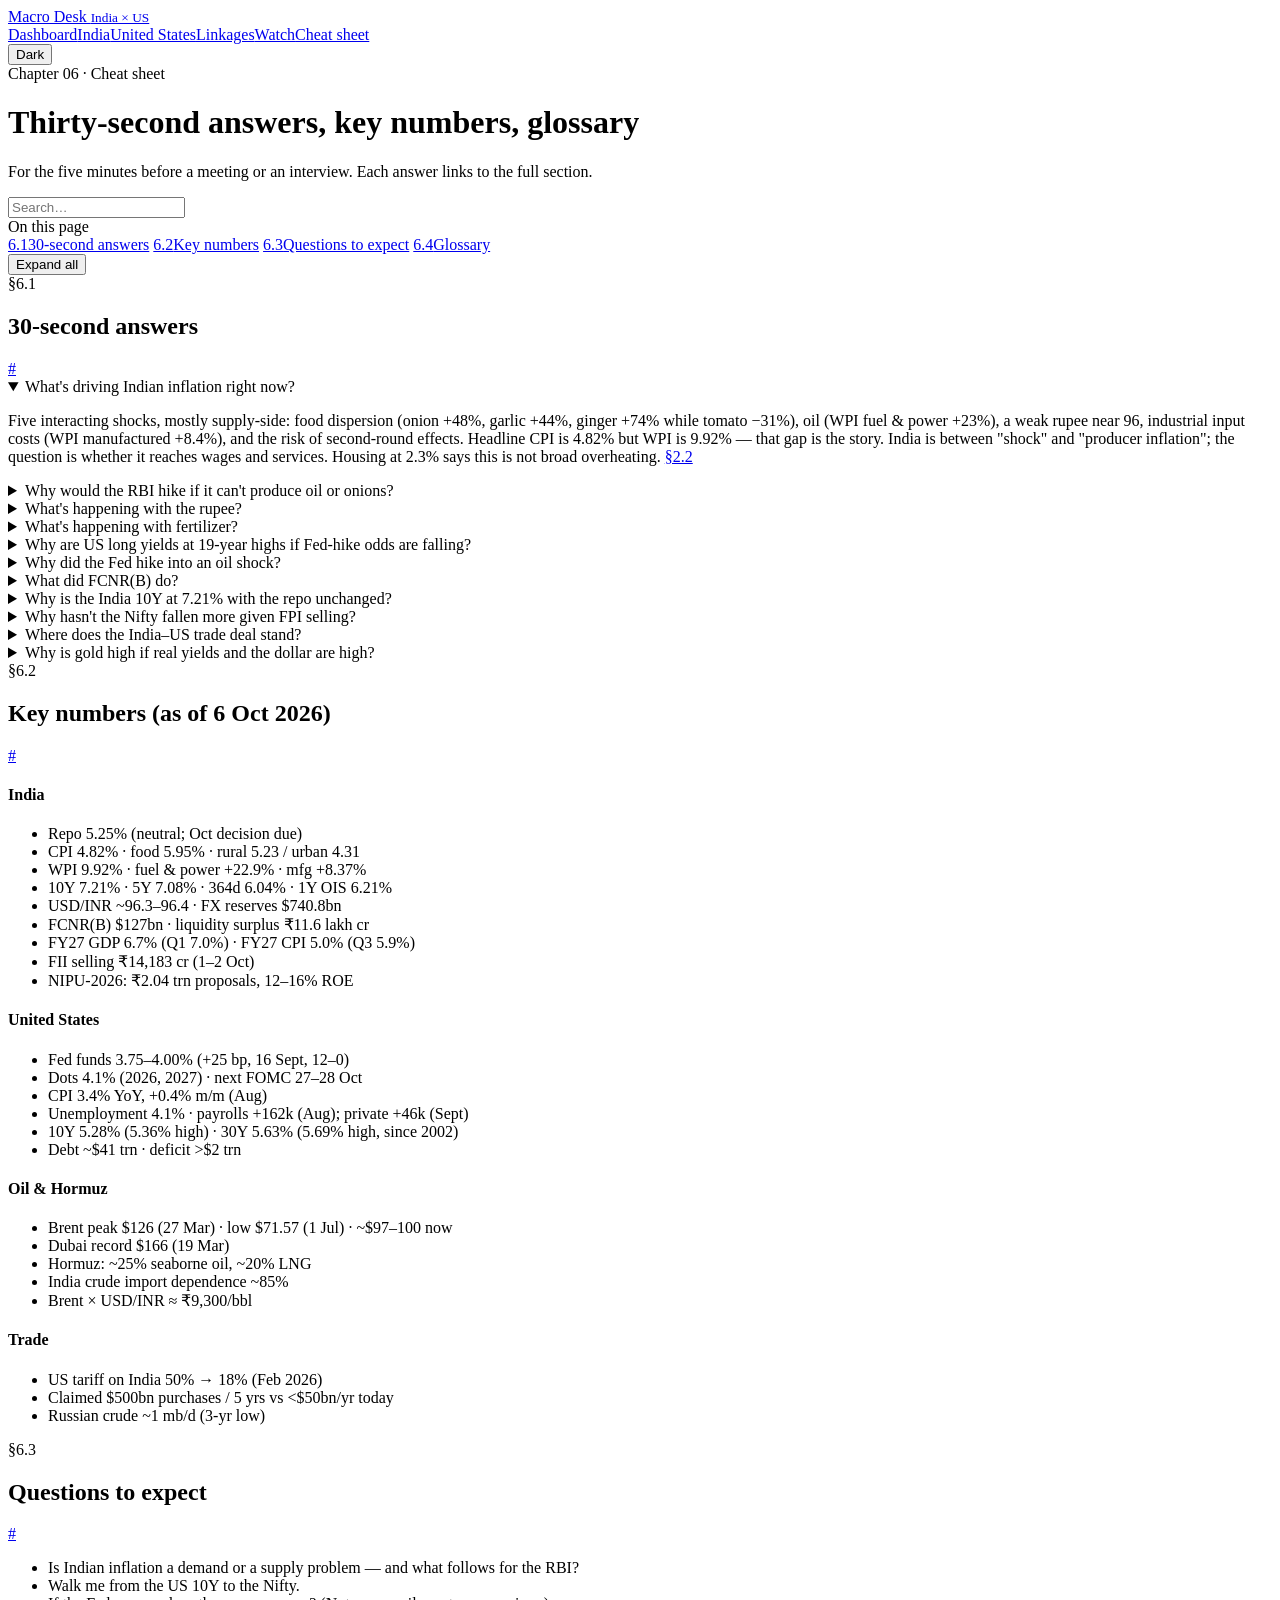
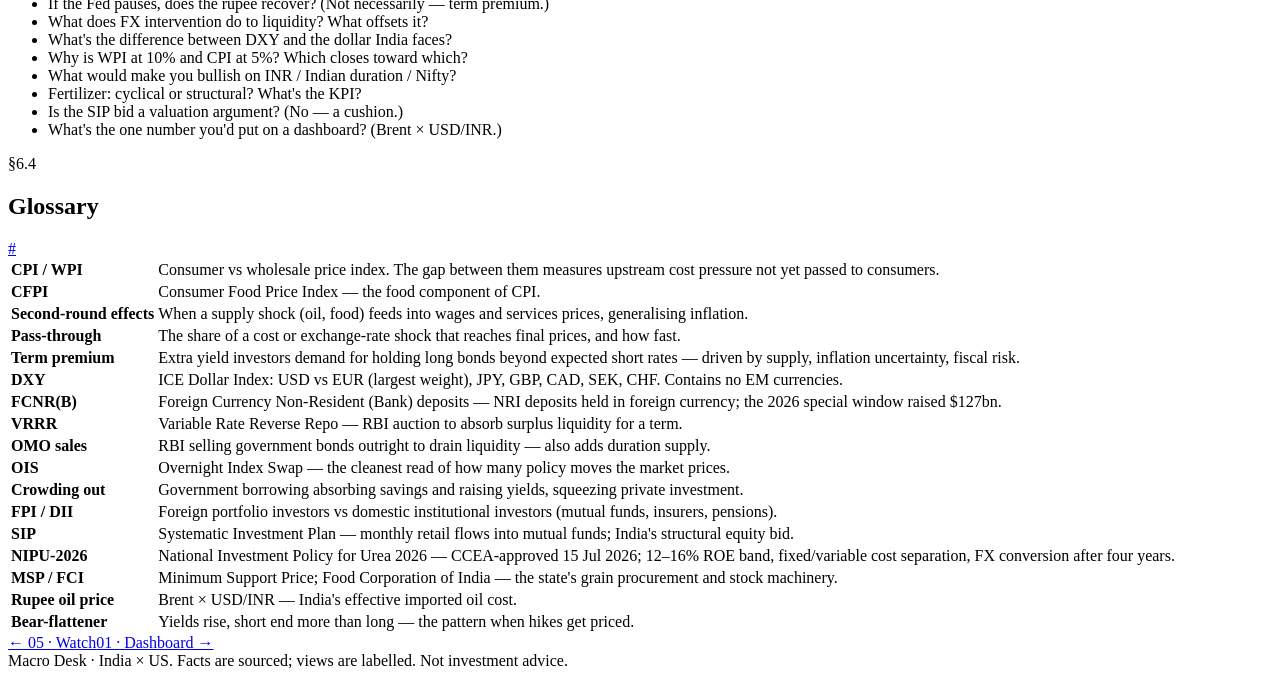
==== cheatsheet.html @ d59343da "Add files via upload" ====
<!doctype html>
<html lang="en">
<head>
<meta charset="utf-8">
<meta name="viewport" content="width=device-width, initial-scale=1">
<title>Cheat sheet — Macro Desk</title>
<meta name="description" content="30-second answers, key numbers and a glossary for India–US macro.">
<link rel="stylesheet" href="assets/style.css">
</head>
<body>
<header class="topbar"><div class="inner">
  <a class="brand" href="index.html">Macro Desk <small>India × US</small></a>
  <nav class="nav">
    <a href="index.html">Dashboard</a><a href="india.html">India</a><a href="us.html">United States</a><a href="linkages.html">Linkages</a><a href="watch.html">Watch</a><a href="cheatsheet.html">Cheat sheet</a>
  </nav>
  <button id="themeBtn" class="theme-btn" type="button">Dark</button>
</div></header>

<main class="page">
<div class="hero">
  <div class="kicker">Chapter 06 · Cheat sheet</div>
  <h1>Thirty-second answers, key numbers, glossary</h1>
  <p class="lede">For the five minutes before a meeting or an interview. Each answer links to the full section.</p>
</div>

<div class="layout">
<aside class="toc">
  <input id="pageSearch" class="search" type="search" placeholder="Search…" aria-label="Search this page">
  <div class="toc-title">On this page</div>
  <a href="#cs-answers"><span class="num">6.1</span>30-second answers</a>
  <a href="#cs-numbers"><span class="num">6.2</span>Key numbers</a>
  <a href="#cs-questions"><span class="num">6.3</span>Questions to expect</a>
  <a href="#cs-glossary"><span class="num">6.4</span>Glossary</a>
  <div class="toc-tools"><button id="expandAll" class="btn" type="button">Expand all</button></div>
</aside>

<div class="content">

<section class="section" id="cs-answers">
  <header><span class="secnum">§6.1</span><h2>30-second answers</h2><a class="anchor-link" href="#cs-answers">#</a></header>

  <details open><summary>What's driving Indian inflation right now?</summary>
  <p>Five interacting shocks, mostly supply-side: food dispersion (onion +48%, garlic +44%, ginger +74% while tomato −31%), oil (WPI fuel &amp; power +23%), a weak rupee near 96, industrial input costs (WPI manufactured +8.4%), and the risk of second-round effects. Headline CPI is 4.82% but WPI is 9.92% — that gap is the story. India is between "shock" and "producer inflation"; the question is whether it reaches wages and services. Housing at 2.3% says this is not broad overheating. <a href="india.html#in-inflation">§2.2</a></p></details>

  <details><summary>Why would the RBI hike if it can't produce oil or onions?</summary>
  <p>Second-round effects and expectations. If households assume 6–7% inflation, wage demands and pre-emptive price rises make it self-fulfilling. The government fights the source (duty cuts, stock releases); the RBI stops the spread. A hike also narrows the rate gap with 5.3% Treasuries, which helps the rupee. The RBI has already tightened via liquidity (VRRR, OMO sales, FX sales) with the repo unchanged. <a href="india.html#in-rbi">§2.1</a></p></details>

  <details><summary>What's happening with the rupee?</summary>
  <p>Four forces reinforcing each other: 5.3% US Treasuries raising the hurdle rate for all EM assets; euro-led dollar strength (DXY is a euro index); $100 oil creating refiner dollar demand; and FPI selling, which is itself FX selling. The RBI is smoothing the path, not defending a level — and selling dollars drains rupee liquidity. The variable at the top of the chain is the US long end, not DXY. <a href="india.html#in-fx">§2.4</a></p></details>

  <details><summary>What's happening with fertilizer?</summary>
  <p>Two stories. Cyclical: Hormuz raised gas, urea and shipping costs while India imports ~25% of its urea; because farm prices are subsidised, that showed up as fiscal pressure, not CPI. Structural: NIPU-2026 (approved 15 July) tries to end that exposure with a 12–16% ROE band, fixed/variable cost separation and an FX fix; ~₹2.04 trillion of proposals for 8–9 plants. The test is whether proposals become commissioned capacity. <a href="india.html#in-fertilizer">§2.3</a></p></details>

  <details><summary>Why are US long yields at 19-year highs if Fed-hike odds are falling?</summary>
  <p>Because the long end is pricing fiscal risk and supply, not just the Fed: debt ~$41 trillion, deficits &gt;$2 trillion, QT, a price-sensitive marginal buyer. The term premium is the swing factor. That is why a Fed pause alone may not rescue EM: the 10Y can stay ~5% and the dollar stays supported. <a href="us.html#us-treasuries">§3.2</a></p></details>

  <details><summary>Why did the Fed hike into an oil shock?</summary>
  <p>Inflation had been above target for five years, so expectations were fragile; the labour market (4.1% unemployment, +162k) could take it; and the Hormuz shock persisted. Warsh: inflation "too high, and has been for too long." 25 bp to 3.75–4.00% on 16 Sept, 12–0, dots at 4.1% for 2026–27. <a href="us.html#us-fed">§3.1</a></p></details>

  <details><summary>What did FCNR(B) do?</summary>
  <p>Raised $127bn (4.9× 2013) of 3–5 year NRI dollar deposits with RBI-subsidised hedging and CRR/SLR exemptions. It gave record reserves ($740.8bn) and rupee support — and a record ₹11.6 lakh crore liquidity surplus that the RBI is draining with VRRR and OMO sales. That drain is why short rates and the 10Y rose before any repo move. <a href="india.html#in-fcnr">§2.5</a></p></details>

  <details><summary>Why is the India 10Y at 7.21% with the repo unchanged?</summary>
  <p>Three forces on the long end: hike pricing (1Y OIS 6.21%), duration supply (~₹8 trillion H2 issuance plus RBI OMO sales), and a thinner foreign bid as the hedged spread to 5.3% Treasuries compresses. It is a pressure range (7.4–7.5% if it persists), not a fiscal-credibility event. <a href="india.html#in-bonds">§2.6</a></p></details>

  <details><summary>Why hasn't the Nifty fallen more given FPI selling?</summary>
  <p>Domestic institutions. FPIs measure returns in dollars and are hit twice (P/E compression from 5.3% Treasuries, plus INR). DIIs measure in rupees; SIP inflows are sticky. FPI sells / DII buys is the defining pattern. <a href="india.html#in-flows">§2.7</a></p></details>

  <details><summary>Where does the India–US trade deal stand?</summary>
  <p>February 2026 framework cut US tariffs on Indian goods from 50% to 18% and removed the Russian-oil penalty. Both sides confirm the 18%; Delhi has not confirmed zero tariffs, the $500bn purchase target or ending Russian oil. The legal text is still pending; India says it hinges on a preferential rate. <a href="india.html#in-trade">§2.9</a></p></details>

  <details><summary>Why is gold high if real yields and the dollar are high?</summary>
  <p>Textbook says it shouldn't be. That it is signals hedge demand against war and fiscal risk plus central-bank buying. For India, gold × USD/INR means domestic prices rise even when USD gold is flat — showing up in CPI (jewellery +35.5%, silver +107%) and the import bill. <a href="us.html#us-gold">§3.8</a></p></details>
</section>

<section class="section" id="cs-numbers">
  <header><span class="secnum">§6.2</span><h2>Key numbers (as of 6 Oct 2026)</h2><a class="anchor-link" href="#cs-numbers">#</a></header>
  <div class="grid2">
    <div class="card"><h4>India</h4><ul>
      <li>Repo 5.25% (neutral; Oct decision due)</li><li>CPI 4.82% · food 5.95% · rural 5.23 / urban 4.31</li><li>WPI 9.92% · fuel &amp; power +22.9% · mfg +8.37%</li>
      <li>10Y 7.21% · 5Y 7.08% · 364d 6.04% · 1Y OIS 6.21%</li><li>USD/INR ~96.3–96.4 · FX reserves $740.8bn</li><li>FCNR(B) $127bn · liquidity surplus ₹11.6 lakh cr</li>
      <li>FY27 GDP 6.7% (Q1 7.0%) · FY27 CPI 5.0% (Q3 5.9%)</li><li>FII selling ₹14,183 cr (1–2 Oct)</li><li>NIPU-2026: ₹2.04 trn proposals, 12–16% ROE</li></ul></div>
    <div class="card"><h4>United States</h4><ul>
      <li>Fed funds 3.75–4.00% (+25 bp, 16 Sept, 12–0)</li><li>Dots 4.1% (2026, 2027) · next FOMC 27–28 Oct</li><li>CPI 3.4% YoY, +0.4% m/m (Aug)</li>
      <li>Unemployment 4.1% · payrolls +162k (Aug); private +46k (Sept)</li><li>10Y 5.28% (5.36% high) · 30Y 5.63% (5.69% high, since 2002)</li><li>Debt ~$41 trn · deficit &gt;$2 trn</li></ul></div>
    <div class="card"><h4>Oil &amp; Hormuz</h4><ul>
      <li>Brent peak $126 (27 Mar) · low $71.57 (1 Jul) · ~$97–100 now</li><li>Dubai record $166 (19 Mar)</li><li>Hormuz: ~25% seaborne oil, ~20% LNG</li><li>India crude import dependence ~85%</li><li>Brent × USD/INR ≈ ₹9,300/bbl</li></ul></div>
    <div class="card"><h4>Trade</h4><ul>
      <li>US tariff on India 50% → 18% (Feb 2026)</li><li>Claimed $500bn purchases / 5 yrs vs &lt;$50bn/yr today</li><li>Russian crude ~1 mb/d (3-yr low)</li></ul></div>
  </div>
</section>

<section class="section" id="cs-questions">
  <header><span class="secnum">§6.3</span><h2>Questions to expect</h2><a class="anchor-link" href="#cs-questions">#</a></header>
  <ul class="tight">
    <li>Is Indian inflation a demand or a supply problem — and what follows for the RBI?</li>
    <li>Walk me from the US 10Y to the Nifty.</li>
    <li>If the Fed pauses, does the rupee recover? (Not necessarily — term premium.)</li>
    <li>What does FX intervention do to liquidity? What offsets it?</li>
    <li>What's the difference between DXY and the dollar India faces?</li>
    <li>Why is WPI at 10% and CPI at 5%? Which closes toward which?</li>
    <li>What would make you bullish on INR / Indian duration / Nifty?</li>
    <li>Fertilizer: cyclical or structural? What's the KPI?</li>
    <li>Is the SIP bid a valuation argument? (No — a cushion.)</li>
    <li>What's the one number you'd put on a dashboard? (Brent × USD/INR.)</li>
  </ul>
</section>

<section class="section" id="cs-glossary">
  <header><span class="secnum">§6.4</span><h2>Glossary</h2><a class="anchor-link" href="#cs-glossary">#</a></header>
  <div class="table-wrap"><table><tbody>
    <tr><td><b>CPI / WPI</b></td><td>Consumer vs wholesale price index. The gap between them measures upstream cost pressure not yet passed to consumers.</td></tr>
    <tr><td><b>CFPI</b></td><td>Consumer Food Price Index — the food component of CPI.</td></tr>
    <tr><td><b>Second-round effects</b></td><td>When a supply shock (oil, food) feeds into wages and services prices, generalising inflation.</td></tr>
    <tr><td><b>Pass-through</b></td><td>The share of a cost or exchange-rate shock that reaches final prices, and how fast.</td></tr>
    <tr><td><b>Term premium</b></td><td>Extra yield investors demand for holding long bonds beyond expected short rates — driven by supply, inflation uncertainty, fiscal risk.</td></tr>
    <tr><td><b>DXY</b></td><td>ICE Dollar Index: USD vs EUR (largest weight), JPY, GBP, CAD, SEK, CHF. Contains no EM currencies.</td></tr>
    <tr><td><b>FCNR(B)</b></td><td>Foreign Currency Non-Resident (Bank) deposits — NRI deposits held in foreign currency; the 2026 special window raised $127bn.</td></tr>
    <tr><td><b>VRRR</b></td><td>Variable Rate Reverse Repo — RBI auction to absorb surplus liquidity for a term.</td></tr>
    <tr><td><b>OMO sales</b></td><td>RBI selling government bonds outright to drain liquidity — also adds duration supply.</td></tr>
    <tr><td><b>OIS</b></td><td>Overnight Index Swap — the cleanest read of how many policy moves the market prices.</td></tr>
    <tr><td><b>Crowding out</b></td><td>Government borrowing absorbing savings and raising yields, squeezing private investment.</td></tr>
    <tr><td><b>FPI / DII</b></td><td>Foreign portfolio investors vs domestic institutional investors (mutual funds, insurers, pensions).</td></tr>
    <tr><td><b>SIP</b></td><td>Systematic Investment Plan — monthly retail flows into mutual funds; India's structural equity bid.</td></tr>
    <tr><td><b>NIPU-2026</b></td><td>National Investment Policy for Urea 2026 — CCEA-approved 15 Jul 2026; 12–16% ROE band, fixed/variable cost separation, FX conversion after four years.</td></tr>
    <tr><td><b>MSP / FCI</b></td><td>Minimum Support Price; Food Corporation of India — the state's grain procurement and stock machinery.</td></tr>
    <tr><td><b>Rupee oil price</b></td><td>Brent × USD/INR — India's effective imported oil cost.</td></tr>
    <tr><td><b>Bear-flattener</b></td><td>Yields rise, short end more than long — the pattern when hikes get priced.</td></tr>
  </tbody></table></div>
</section>

<nav class="pager"><a href="watch.html">← 05 · Watch</a><a href="index.html">01 · Dashboard →</a></nav>
</div></div>
</main>
<footer>Macro Desk · India × US. Facts are sourced; views are labelled. Not investment advice.</footer>
<script src="assets/app.js"></script>
</body>
</html>
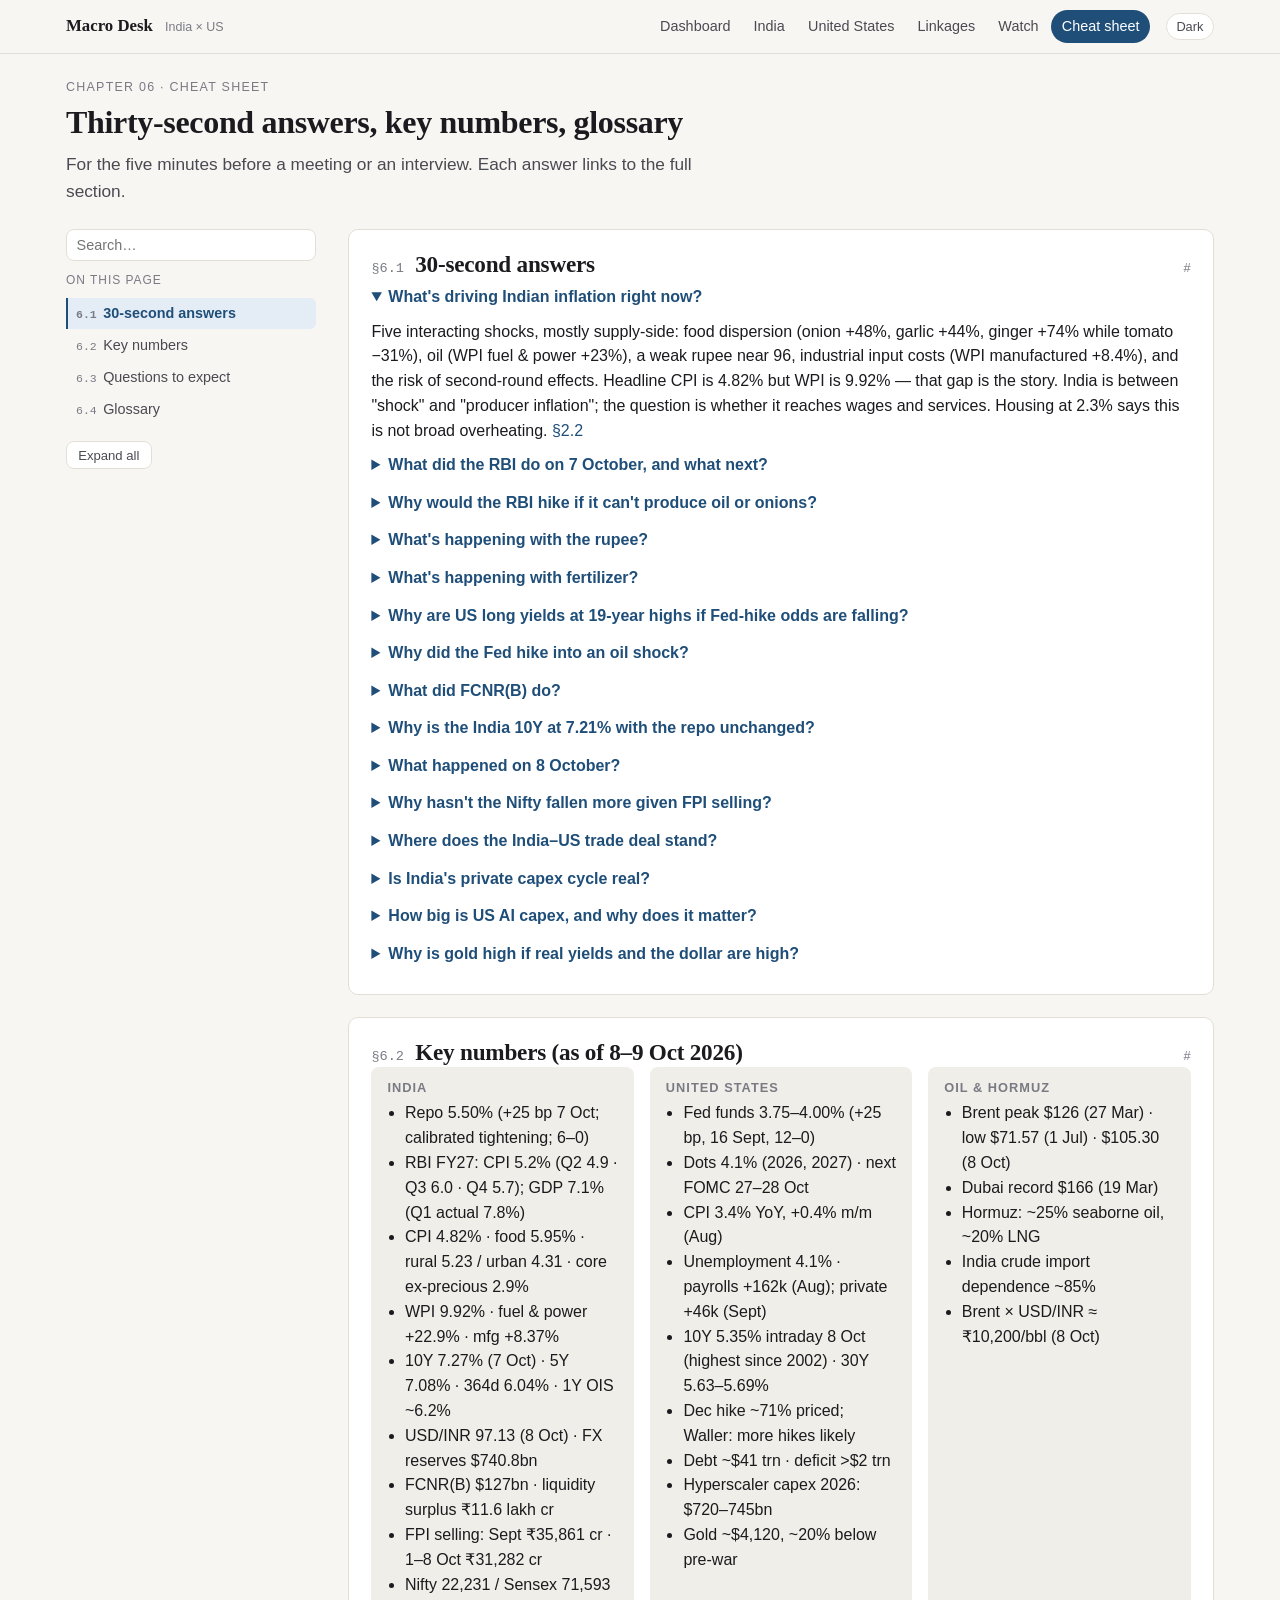
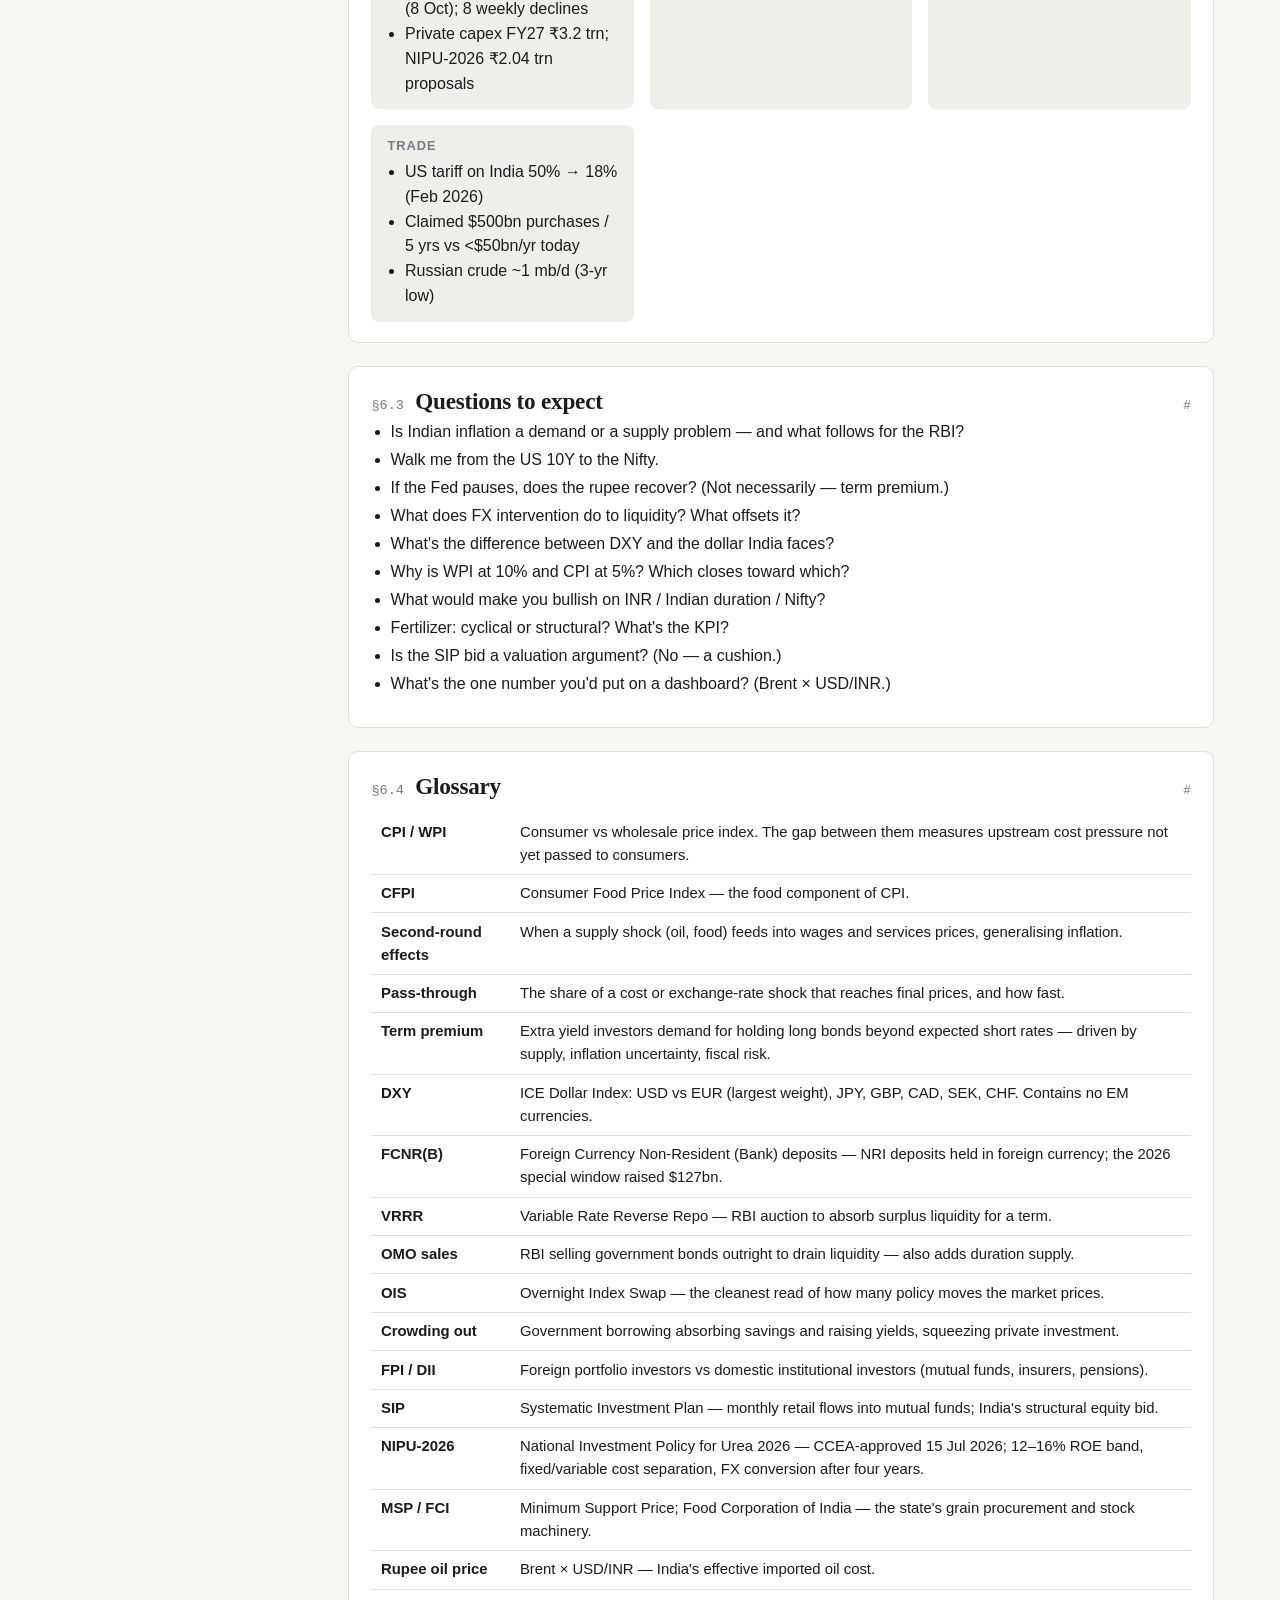
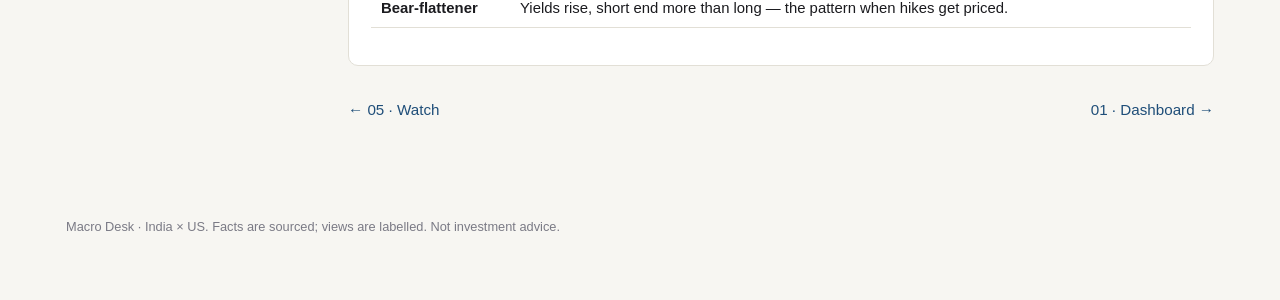
==== commit cb687843: "Add files via upload" ====
--- a/cheatsheet.html
+++ b/cheatsheet.html
@@ -42,11 +42,14 @@
   <details open><summary>What's driving Indian inflation right now?</summary>
   <p>Five interacting shocks, mostly supply-side: food dispersion (onion +48%, garlic +44%, ginger +74% while tomato −31%), oil (WPI fuel &amp; power +23%), a weak rupee near 96, industrial input costs (WPI manufactured +8.4%), and the risk of second-round effects. Headline CPI is 4.82% but WPI is 9.92% — that gap is the story. India is between "shock" and "producer inflation"; the question is whether it reaches wages and services. Housing at 2.3% says this is not broad overheating. <a href="india.html#in-inflation">§2.2</a></p></details>
 
+  <details><summary>What did the RBI do on 7 October, and what next?</summary>
+  <p>Hiked 25 bp to 5.50% (unanimous) — the first hike in nearly four years — and moved the stance from neutral to "calibrated tightening" (4–2 on the stance). FY27 CPI raised to 5.2% with Q3 at 6.0%; FY27 GDP raised to 7.1% (Q1 printed 7.8%). Core ex-precious-metals at 2.9% is the "not yet generalised" evidence. Guidance: "the policy action ahead can only be a rate hike or a pause"; cuts off the table. Market: 10Y +5 bp to 7.27%, rupee flat at 96.36, Nifty −0.6%. The next day oil and US yields did the damage, not the RBI. Goldman: hikes in December and February. <a href="india.html#in-rbi">§2.1</a></p></details>
+
   <details><summary>Why would the RBI hike if it can't produce oil or onions?</summary>
-  <p>Second-round effects and expectations. If households assume 6–7% inflation, wage demands and pre-emptive price rises make it self-fulfilling. The government fights the source (duty cuts, stock releases); the RBI stops the spread. A hike also narrows the rate gap with 5.3% Treasuries, which helps the rupee. The RBI has already tightened via liquidity (VRRR, OMO sales, FX sales) with the repo unchanged. <a href="india.html#in-rbi">§2.1</a></p></details>
+  <p>Second-round effects and expectations. If households assume 6–7% inflation, wage demands and pre-emptive price rises make it self-fulfilling. The government fights the source (duty cuts, stock releases); the RBI stops the spread. A hike also narrows the rate gap with 5.3% Treasuries, which helps the rupee. The RBI had already tightened via liquidity (VRRR, OMO sales, FX sales) before the 7 Oct repo hike. <a href="india.html#in-rbi">§2.1</a></p></details>
 
   <details><summary>What's happening with the rupee?</summary>
-  <p>Four forces reinforcing each other: 5.3% US Treasuries raising the hurdle rate for all EM assets; euro-led dollar strength (DXY is a euro index); $100 oil creating refiner dollar demand; and FPI selling, which is itself FX selling. The RBI is smoothing the path, not defending a level — and selling dollars drains rupee liquidity. The variable at the top of the chain is the US long end, not DXY. <a href="india.html#in-fx">§2.4</a></p></details>
+  <p>It broke 97 on 8 October (97.13), the day after the RBI hiked — because four forces fired together: 5.35% US Treasuries raising the hurdle rate for all EM assets; euro-led dollar strength (DXY is a euro index); $105 oil creating refiner dollar demand; and FPI selling (₹31,282 cr in eight sessions), which is itself FX selling. A 25 bp hike cannot offset a simultaneous move in oil and the US long end; the RBI smooths the path, not the level. The variable at the top of the chain is the US long end, not DXY. <a href="india.html#in-fx">§2.4</a></p></details>
 
   <details><summary>What's happening with fertilizer?</summary>
   <p>Two stories. Cyclical: Hormuz raised gas, urea and shipping costs while India imports ~25% of its urea; because farm prices are subsidised, that showed up as fiscal pressure, not CPI. Structural: NIPU-2026 (approved 15 July) tries to end that exposure with a 12–16% ROE band, fixed/variable cost separation and an FX fix; ~₹2.04 trillion of proposals for 8–9 plants. The test is whether proposals become commissioned capacity. <a href="india.html#in-fertilizer">§2.3</a></p></details>
@@ -63,28 +66,37 @@
   <details><summary>Why is the India 10Y at 7.21% with the repo unchanged?</summary>
   <p>Three forces on the long end: hike pricing (1Y OIS 6.21%), duration supply (~₹8 trillion H2 issuance plus RBI OMO sales), and a thinner foreign bid as the hedged spread to 5.3% Treasuries compresses. It is a pressure range (7.4–7.5% if it persists), not a fiscal-credibility event. <a href="india.html#in-bonds">§2.6</a></p></details>
 
+  <details><summary>What happened on 8 October?</summary>
+  <p>An oil-and-rates sell-off, not an earnings one: Brent +5% to $105.30 on US–Iran escalation reports and Houthi strikes on Saudi airports; US 10Y 5.35% after FOMC minutes and Waller pointed to more hikes; USD/INR 97.13; FPIs still selling; the RBI hike repricing rate-sensitives. Sensex −1,045 (−1.44%) to 71,593, Nifty −371 (−1.64%) to 22,231, India VIX +10%, Metal and Realty −3%+, mid/small caps −2%+. Gainers: Infosys, HCL Tech, Axis Bank — the IT/USD-revenue hedge worked. <a href="india.html#in-flows">§2.7</a></p></details>
+
   <details><summary>Why hasn't the Nifty fallen more given FPI selling?</summary>
   <p>Domestic institutions. FPIs measure returns in dollars and are hit twice (P/E compression from 5.3% Treasuries, plus INR). DIIs measure in rupees; SIP inflows are sticky. FPI sells / DII buys is the defining pattern. <a href="india.html#in-flows">§2.7</a></p></details>
 
   <details><summary>Where does the India–US trade deal stand?</summary>
   <p>February 2026 framework cut US tariffs on Indian goods from 50% to 18% and removed the Russian-oil penalty. Both sides confirm the 18%; Delhi has not confirmed zero tariffs, the $500bn purchase target or ending Russian oil. The legal text is still pending; India says it hinges on a preferential rate. <a href="india.html#in-trade">§2.9</a></p></details>
 
+  <details><summary>Is India's private capex cycle real?</summary>
+  <p>Yes, per the RBI's September Bulletin: ₹3.2 trn planned for FY27 (from ₹2.6 trn), record ₹4.4 trn of projects sanctioned in FY26, announcements ₹35 trn, distress under 0.1% of projects (4% in FY14), industrial bank credit +₹6 lakh cr. The mix has shifted to power, data centres, electronics and steel (~55%). The 2026 test: input costs (WPI metals/chemicals), rates (10Y 7.27%, repo 5.50%) and confidence — announcements fell 56% YoY in March when the war began. <a href="india.html#in-capex">§2.8</a></p></details>
+
+  <details><summary>How big is US AI capex, and why does it matter?</summary>
+  <p>$720–745bn of 2026 capex guidance across Alphabet ($195–205bn), Amazon (~$220bn), Microsoft (~$175bn) and Meta ($130–145bn); ~$303bn spent in H1; all guiding higher for 2027. It is why the S&amp;P sat at record highs with a 5.3% 10Y — earnings growth is concentrated in the build-out. Risks: cash leaves before costs hit earnings (Amazon FCF −$7.6bn), useful-life accounting, power constraints, concentration. India angle: IT services, GCCs, domestic data-centre capex. <a href="us.html#us-equities">§3.7</a></p></details>
+
   <details><summary>Why is gold high if real yields and the dollar are high?</summary>
-  <p>Textbook says it shouldn't be. That it is signals hedge demand against war and fiscal risk plus central-bank buying. For India, gold × USD/INR means domestic prices rise even when USD gold is flat — showing up in CPI (jewellery +35.5%, silver +107%) and the import bill. <a href="us.html#us-gold">§3.8</a></p></details>
+  <p>It's less high than it was: ~$4,120 on 8 Oct, a nine-week low the day before, and about 20% below its pre-war level. Through the summer it resisted the textbook on hedge demand against war and fiscal risk plus central-bank buying; the retracement says real yields are now winning. For India, gold × USD/INR means domestic prices rise even when USD gold is flat — showing up in CPI (jewellery +35.5%, silver +107%) and the import bill. <a href="us.html#us-gold">§3.8</a></p></details>
 </section>
 
 <section class="section" id="cs-numbers">
-  <header><span class="secnum">§6.2</span><h2>Key numbers (as of 6 Oct 2026)</h2><a class="anchor-link" href="#cs-numbers">#</a></header>
+  <header><span class="secnum">§6.2</span><h2>Key numbers (as of 8–9 Oct 2026)</h2><a class="anchor-link" href="#cs-numbers">#</a></header>
   <div class="grid2">
     <div class="card"><h4>India</h4><ul>
-      <li>Repo 5.25% (neutral; Oct decision due)</li><li>CPI 4.82% · food 5.95% · rural 5.23 / urban 4.31</li><li>WPI 9.92% · fuel &amp; power +22.9% · mfg +8.37%</li>
-      <li>10Y 7.21% · 5Y 7.08% · 364d 6.04% · 1Y OIS 6.21%</li><li>USD/INR ~96.3–96.4 · FX reserves $740.8bn</li><li>FCNR(B) $127bn · liquidity surplus ₹11.6 lakh cr</li>
-      <li>FY27 GDP 6.7% (Q1 7.0%) · FY27 CPI 5.0% (Q3 5.9%)</li><li>FII selling ₹14,183 cr (1–2 Oct)</li><li>NIPU-2026: ₹2.04 trn proposals, 12–16% ROE</li></ul></div>
+      <li>Repo 5.50% (+25 bp 7 Oct; calibrated tightening; 6–0)</li><li>RBI FY27: CPI 5.2% (Q2 4.9 · Q3 6.0 · Q4 5.7); GDP 7.1% (Q1 actual 7.8%)</li><li>CPI 4.82% · food 5.95% · rural 5.23 / urban 4.31 · core ex-precious 2.9%</li><li>WPI 9.92% · fuel &amp; power +22.9% · mfg +8.37%</li>
+      <li>10Y 7.27% (7 Oct) · 5Y 7.08% · 364d 6.04% · 1Y OIS ~6.2%</li><li>USD/INR 97.13 (8 Oct) · FX reserves $740.8bn</li><li>FCNR(B) $127bn · liquidity surplus ₹11.6 lakh cr</li>
+      <li>FPI selling: Sept ₹35,861 cr · 1–8 Oct ₹31,282 cr</li><li>Nifty 22,231 / Sensex 71,593 (8 Oct); 8 weekly declines</li><li>Private capex FY27 ₹3.2 trn; NIPU-2026 ₹2.04 trn proposals</li></ul></div>
     <div class="card"><h4>United States</h4><ul>
       <li>Fed funds 3.75–4.00% (+25 bp, 16 Sept, 12–0)</li><li>Dots 4.1% (2026, 2027) · next FOMC 27–28 Oct</li><li>CPI 3.4% YoY, +0.4% m/m (Aug)</li>
-      <li>Unemployment 4.1% · payrolls +162k (Aug); private +46k (Sept)</li><li>10Y 5.28% (5.36% high) · 30Y 5.63% (5.69% high, since 2002)</li><li>Debt ~$41 trn · deficit &gt;$2 trn</li></ul></div>
+      <li>Unemployment 4.1% · payrolls +162k (Aug); private +46k (Sept)</li><li>10Y 5.35% intraday 8 Oct (highest since 2002) · 30Y 5.63–5.69%</li><li>Dec hike ~71% priced; Waller: more hikes likely</li><li>Debt ~$41 trn · deficit &gt;$2 trn</li><li>Hyperscaler capex 2026: $720–745bn</li><li>Gold ~$4,120, ~20% below pre-war</li></ul></div>
     <div class="card"><h4>Oil &amp; Hormuz</h4><ul>
-      <li>Brent peak $126 (27 Mar) · low $71.57 (1 Jul) · ~$97–100 now</li><li>Dubai record $166 (19 Mar)</li><li>Hormuz: ~25% seaborne oil, ~20% LNG</li><li>India crude import dependence ~85%</li><li>Brent × USD/INR ≈ ₹9,300/bbl</li></ul></div>
+      <li>Brent peak $126 (27 Mar) · low $71.57 (1 Jul) · $105.30 (8 Oct)</li><li>Dubai record $166 (19 Mar)</li><li>Hormuz: ~25% seaborne oil, ~20% LNG</li><li>India crude import dependence ~85%</li><li>Brent × USD/INR ≈ ₹10,200/bbl (8 Oct)</li></ul></div>
     <div class="card"><h4>Trade</h4><ul>
       <li>US tariff on India 50% → 18% (Feb 2026)</li><li>Claimed $500bn purchases / 5 yrs vs &lt;$50bn/yr today</li><li>Russian crude ~1 mb/d (3-yr low)</li></ul></div>
   </div>
--- a/assets/style.css
+++ b/assets/style.css
@@ -0,0 +1,195 @@
+/* Macro-Tracker — desk briefing styles */
+:root {
+  --bg: #f7f6f2;
+  --surface: #ffffff;
+  --surface-2: #f0eee8;
+  --ink: #1b1b1f;
+  --ink-2: #4a4a52;
+  --muted: #7a7a85;
+  --line: #e2dfd6;
+  --accent: #1f4e79;
+  --accent-soft: #e4edf6;
+  --up: #1d7a4a;
+  --up-soft: #e3f3ea;
+  --down: #b3342a;
+  --down-soft: #f9e6e3;
+  --warn: #9a6b00;
+  --warn-soft: #fbf1d6;
+  --fact: #1f4e79;
+  --view: #7a3e9d;
+  --view-soft: #f0e7f6;
+  --mono: ui-monospace, SFMono-Regular, Menlo, Consolas, monospace;
+  --serif: "Iowan Old Style", "Palatino Linotype", Palatino, Georgia, serif;
+  --sans: -apple-system, BlinkMacSystemFont, "Segoe UI", Inter, Roboto, Helvetica, Arial, sans-serif;
+  --radius: 10px;
+  --maxw: 1180px;
+}
+@media (prefers-color-scheme: dark) {
+  :root:not([data-theme="light"]) {
+    --bg: #121316; --surface: #1b1c21; --surface-2: #23252b; --ink: #ecebe6; --ink-2: #c3c2bb; --muted: #8e8e97;
+    --line: #2e3038; --accent: #7fb0e0; --accent-soft: #1d2c3d; --up: #5fc98f; --up-soft: #16311f; --down: #f0877b; --down-soft: #3a1d19;
+    --warn: #e3b64a; --warn-soft: #332a14; --fact: #7fb0e0; --view: #c79be3; --view-soft: #2a1f33;
+  }
+}
+:root[data-theme="dark"] {
+  --bg: #121316; --surface: #1b1c21; --surface-2: #23252b; --ink: #ecebe6; --ink-2: #c3c2bb; --muted: #8e8e97;
+  --line: #2e3038; --accent: #7fb0e0; --accent-soft: #1d2c3d; --up: #5fc98f; --up-soft: #16311f; --down: #f0877b; --down-soft: #3a1d19;
+  --warn: #e3b64a; --warn-soft: #332a14; --fact: #7fb0e0; --view: #c79be3; --view-soft: #2a1f33;
+}
+
+* { box-sizing: border-box; }
+html { scroll-behavior: smooth; scroll-padding-top: 72px; }
+body { margin: 0; background: var(--bg); color: var(--ink); font-family: var(--sans); font-size: 16px; line-height: 1.55; }
+a { color: var(--accent); text-decoration: none; }
+a:hover { text-decoration: underline; }
+h1, h2, h3, h4 { font-family: var(--serif); line-height: 1.2; margin: 0 0 .5rem; letter-spacing: -.01em; }
+h1 { font-size: 2rem; }
+h2 { font-size: 1.45rem; }
+h3 { font-size: 1.1rem; margin-top: 1.4rem; }
+p { margin: .6rem 0; }
+code, .mono { font-family: var(--mono); font-size: .92em; }
+hr { border: 0; border-top: 1px solid var(--line); margin: 1.5rem 0; }
+table { border-collapse: collapse; width: 100%; font-size: .93rem; margin: .8rem 0 1rem; }
+th, td { text-align: left; padding: .45rem .6rem; border-bottom: 1px solid var(--line); vertical-align: top; }
+th { font-weight: 600; color: var(--ink-2); font-size: .82rem; text-transform: uppercase; letter-spacing: .04em; }
+td.num, th.num { text-align: right; font-variant-numeric: tabular-nums; font-family: var(--mono); }
+.table-wrap { overflow-x: auto; }
+
+/* Top bar */
+.topbar { position: sticky; top: 0; z-index: 50; background: color-mix(in srgb, var(--bg) 88%, transparent); backdrop-filter: blur(8px); border-bottom: 1px solid var(--line); }
+.topbar .inner { max-width: var(--maxw); margin: 0 auto; padding: .6rem 16px; display: flex; align-items: center; gap: 1rem; }
+.brand { font-family: var(--serif); font-weight: 700; font-size: 1.05rem; color: var(--ink); white-space: nowrap; }
+.brand small { font-family: var(--sans); font-weight: 500; color: var(--muted); margin-left: .5rem; font-size: .78rem; }
+.nav { display: flex; gap: .15rem; margin-left: auto; overflow-x: auto; scrollbar-width: none; }
+.nav::-webkit-scrollbar { display: none; }
+.nav a { padding: .35rem .65rem; border-radius: 999px; color: var(--ink-2); font-size: .9rem; white-space: nowrap; }
+.nav a:hover { background: var(--surface-2); text-decoration: none; }
+.nav a.active { background: var(--accent); color: #fff; }
+.theme-btn { border: 1px solid var(--line); background: var(--surface); color: var(--ink-2); border-radius: 999px; padding: .3rem .6rem; cursor: pointer; font-size: .8rem; }
+
+/* Layout */
+.page { max-width: var(--maxw); margin: 0 auto; padding: 1.5rem 16px 4rem; }
+.layout { display: grid; grid-template-columns: 250px minmax(0, 1fr); gap: 2rem; }
+@media (max-width: 900px) { .layout { grid-template-columns: 1fr; } .toc { position: static !important; max-height: none !important; } }
+.toc { position: sticky; top: 72px; align-self: start; max-height: calc(100vh - 90px); overflow: auto; font-size: .9rem; }
+.toc .toc-title { font-size: .75rem; text-transform: uppercase; letter-spacing: .08em; color: var(--muted); margin-bottom: .5rem; }
+.toc a { display: block; padding: .3rem .5rem; border-left: 2px solid transparent; color: var(--ink-2); border-radius: 0 6px 6px 0; }
+.toc a:hover { background: var(--surface-2); text-decoration: none; }
+.toc a.active { border-left-color: var(--accent); color: var(--accent); font-weight: 600; background: var(--accent-soft); }
+.toc .num { color: var(--muted); font-family: var(--mono); font-size: .8em; margin-right: .4rem; }
+.toc-tools { margin-top: 1rem; display: flex; gap: .4rem; flex-wrap: wrap; }
+.btn { border: 1px solid var(--line); background: var(--surface); color: var(--ink-2); border-radius: 8px; padding: .35rem .7rem; cursor: pointer; font-size: .82rem; }
+.btn:hover { background: var(--surface-2); }
+
+.hero { margin-bottom: 1.5rem; }
+.hero .kicker { font-size: .78rem; text-transform: uppercase; letter-spacing: .1em; color: var(--muted); margin-bottom: .4rem; }
+.hero p.lede { font-size: 1.08rem; color: var(--ink-2); max-width: 70ch; }
+.meta { color: var(--muted); font-size: .85rem; }
+
+/* Sections */
+.section { background: var(--surface); border: 1px solid var(--line); border-radius: var(--radius); padding: 1.3rem 1.4rem; margin-bottom: 1.4rem; scroll-margin-top: 80px; }
+.section header { display: flex; align-items: baseline; gap: .7rem; flex-wrap: wrap; }
+.section header .secnum { font-family: var(--mono); color: var(--muted); font-size: .85rem; }
+.section header h2 { margin: 0; }
+.section .oneliner { color: var(--ink-2); margin: .4rem 0 .9rem; font-size: 1rem; }
+.anchor-link { color: var(--muted); font-size: .8rem; margin-left: auto; }
+
+/* Tabs */
+.tabs { display: flex; gap: .25rem; border-bottom: 1px solid var(--line); margin: .5rem 0 1rem; overflow-x: auto; scrollbar-width: none; }
+.tabs::-webkit-scrollbar { display: none; }
+.tab { border: 0; background: transparent; padding: .5rem .8rem; cursor: pointer; color: var(--ink-2); font-size: .9rem; border-bottom: 2px solid transparent; margin-bottom: -1px; white-space: nowrap; }
+.tab:hover { color: var(--ink); }
+.tab.active { color: var(--accent); border-bottom-color: var(--accent); font-weight: 600; }
+.panel { display: none; }
+.panel.active { display: block; }
+.section.expanded .panel { display: block; }
+.section.expanded .panel + .panel { border-top: 1px dashed var(--line); margin-top: 1rem; padding-top: 1rem; }
+.section.expanded .tabs { display: none; }
+.section.expanded .panel::before { content: attr(data-title); display: block; font-size: .75rem; text-transform: uppercase; letter-spacing: .08em; color: var(--muted); margin-bottom: .4rem; }
+
+/* Badges */
+.badge { display: inline-block; font-size: .68rem; font-weight: 700; letter-spacing: .06em; text-transform: uppercase; padding: .12rem .45rem; border-radius: 4px; vertical-align: middle; margin-right: .35rem; }
+.badge.fact { background: var(--accent-soft); color: var(--fact); }
+.badge.view { background: var(--view-soft); color: var(--view); }
+.badge.new { background: var(--warn-soft); color: var(--warn); }
+.badge.src { background: var(--surface-2); color: var(--muted); }
+
+/* Callouts */
+.callout { border-left: 3px solid var(--accent); background: var(--accent-soft); padding: .7rem 1rem; border-radius: 0 8px 8px 0; margin: .9rem 0; }
+.callout.view { border-left-color: var(--view); background: var(--view-soft); }
+.callout.warn { border-left-color: var(--warn); background: var(--warn-soft); }
+.callout .label { font-size: .7rem; text-transform: uppercase; letter-spacing: .08em; font-weight: 700; color: var(--ink-2); display: block; margin-bottom: .25rem; }
+
+/* Mechanism chain */
+.chain { display: flex; flex-wrap: wrap; align-items: center; gap: .35rem; margin: .8rem 0; font-size: .92rem; }
+.chain span { background: var(--surface-2); border: 1px solid var(--line); padding: .25rem .6rem; border-radius: 999px; white-space: nowrap; }
+.chain i { color: var(--muted); font-style: normal; }
+.chain span.hot { background: var(--down-soft); border-color: transparent; }
+.chain span.cool { background: var(--up-soft); border-color: transparent; }
+
+/* Key numbers */
+.kn { display: grid; grid-template-columns: repeat(auto-fill, minmax(150px, 1fr)); gap: .6rem; margin: .8rem 0; }
+.kn div { background: var(--surface-2); border-radius: 8px; padding: .6rem .7rem; }
+.kn b { display: block; font-family: var(--mono); font-size: 1.15rem; font-weight: 600; }
+.kn small { color: var(--muted); font-size: .76rem; display: block; line-height: 1.3; }
+
+/* Two-column grids */
+.grid2 { display: grid; grid-template-columns: repeat(auto-fit, minmax(260px, 1fr)); gap: 1rem; }
+.card { background: var(--surface-2); border-radius: 8px; padding: .8rem 1rem; }
+.card h4 { margin: 0 0 .4rem; font-family: var(--sans); font-size: .8rem; text-transform: uppercase; letter-spacing: .08em; color: var(--muted); }
+.card ul { margin: .3rem 0 0; padding-left: 1.1rem; }
+.card.bull { border-top: 3px solid var(--up); }
+.card.bear { border-top: 3px solid var(--down); }
+.card.trigger { border-top: 3px solid var(--warn); }
+
+ul.tight { margin: .3rem 0 .6rem; padding-left: 1.2rem; }
+ul.tight li { margin: .2rem 0; }
+.sources { font-size: .82rem; color: var(--muted); margin-top: 1rem; padding-top: .6rem; border-top: 1px dashed var(--line); }
+.sources a { margin-right: .7rem; }
+.pager { display: flex; justify-content: space-between; margin-top: 2rem; font-size: .95rem; }
+
+/* Dashboard */
+.dash-head { display: flex; align-items: baseline; gap: 1rem; flex-wrap: wrap; margin-bottom: .6rem; }
+.dash-head .stamp { color: var(--muted); font-size: .85rem; margin-left: auto; }
+.dash-head .stamp.stale { color: var(--warn); }
+.group { margin-bottom: 1.2rem; }
+.group h3 { font-family: var(--sans); font-size: .78rem; text-transform: uppercase; letter-spacing: .1em; color: var(--muted); margin: .4rem 0 .5rem; }
+.tiles { display: grid; grid-template-columns: repeat(auto-fill, minmax(148px, 1fr)); gap: .6rem; }
+.tile { background: var(--surface); border: 1px solid var(--line); border-radius: 10px; padding: .65rem .8rem; min-height: 86px; display: flex; flex-direction: column; }
+.tile .lbl { font-size: .78rem; color: var(--ink-2); display: flex; justify-content: space-between; gap: .4rem; }
+.tile .val { font-family: var(--mono); font-size: 1.35rem; font-weight: 600; margin-top: .15rem; font-variant-numeric: tabular-nums; }
+.tile .chg { font-family: var(--mono); font-size: .82rem; margin-top: auto; display: flex; align-items: center; gap: .3rem; }
+.tile .chg.up { color: var(--up); }
+.tile .chg.down { color: var(--down); }
+.tile .chg.flat { color: var(--muted); }
+.tile .note { font-size: .7rem; color: var(--muted); margin-top: .2rem; }
+.tile.stale .val { color: var(--muted); }
+.tile.manual { border-style: dashed; }
+.dot { width: 8px; height: 8px; border-radius: 50%; background: var(--muted); display: inline-block; }
+.dot.up { background: var(--up); } .dot.down { background: var(--down); }
+.legend { font-size: .78rem; color: var(--muted); margin-top: .4rem; }
+
+.chapters { display: grid; grid-template-columns: repeat(auto-fill, minmax(230px, 1fr)); gap: .8rem; margin-top: .8rem; }
+.chapter { background: var(--surface); border: 1px solid var(--line); border-radius: 10px; padding: .9rem 1rem; color: inherit; display: block; }
+.chapter:hover { text-decoration: none; border-color: var(--accent); }
+.chapter .n { font-family: var(--mono); color: var(--muted); font-size: .8rem; }
+.chapter h3 { margin: .2rem 0 .3rem; font-size: 1.05rem; }
+.chapter p { margin: 0; color: var(--ink-2); font-size: .88rem; }
+
+.five { counter-reset: five; padding-left: 0; list-style: none; }
+.five li { counter-increment: five; display: grid; grid-template-columns: 2rem 1fr; gap: .6rem; padding: .6rem 0; border-bottom: 1px solid var(--line); }
+.five li::before { content: counter(five, decimal-leading-zero); font-family: var(--mono); color: var(--muted); }
+.five b { display: block; }
+
+.timeline { list-style: none; padding: 0; margin: .5rem 0; }
+.timeline li { display: grid; grid-template-columns: 110px 1fr; gap: .8rem; padding: .35rem 0; border-bottom: 1px solid var(--line); font-size: .92rem; }
+.timeline .d { font-family: var(--mono); color: var(--muted); font-size: .85rem; }
+.timeline li.soon .d { color: var(--warn); font-weight: 600; }
+
+footer { max-width: var(--maxw); margin: 2rem auto; padding: 0 16px 2rem; color: var(--muted); font-size: .8rem; }
+.search { width: 100%; padding: .45rem .6rem; border: 1px solid var(--line); border-radius: 8px; background: var(--surface); color: var(--ink); font-size: .9rem; margin-bottom: .6rem; }
+mark { background: var(--warn-soft); color: inherit; padding: 0 .1em; }
+details summary { cursor: pointer; color: var(--accent); font-weight: 600; margin: .4rem 0; }
+.small { font-size: .85rem; color: var(--ink-2); }
+@media (max-width: 600px) { h1 { font-size: 1.6rem; } .section { padding: 1rem; } .layout { gap: 1rem; } }
+@media print { .topbar, .toc, .tabs, .pager, .theme-btn { display: none !important; } .panel { display: block !important; } .section { break-inside: avoid; } }
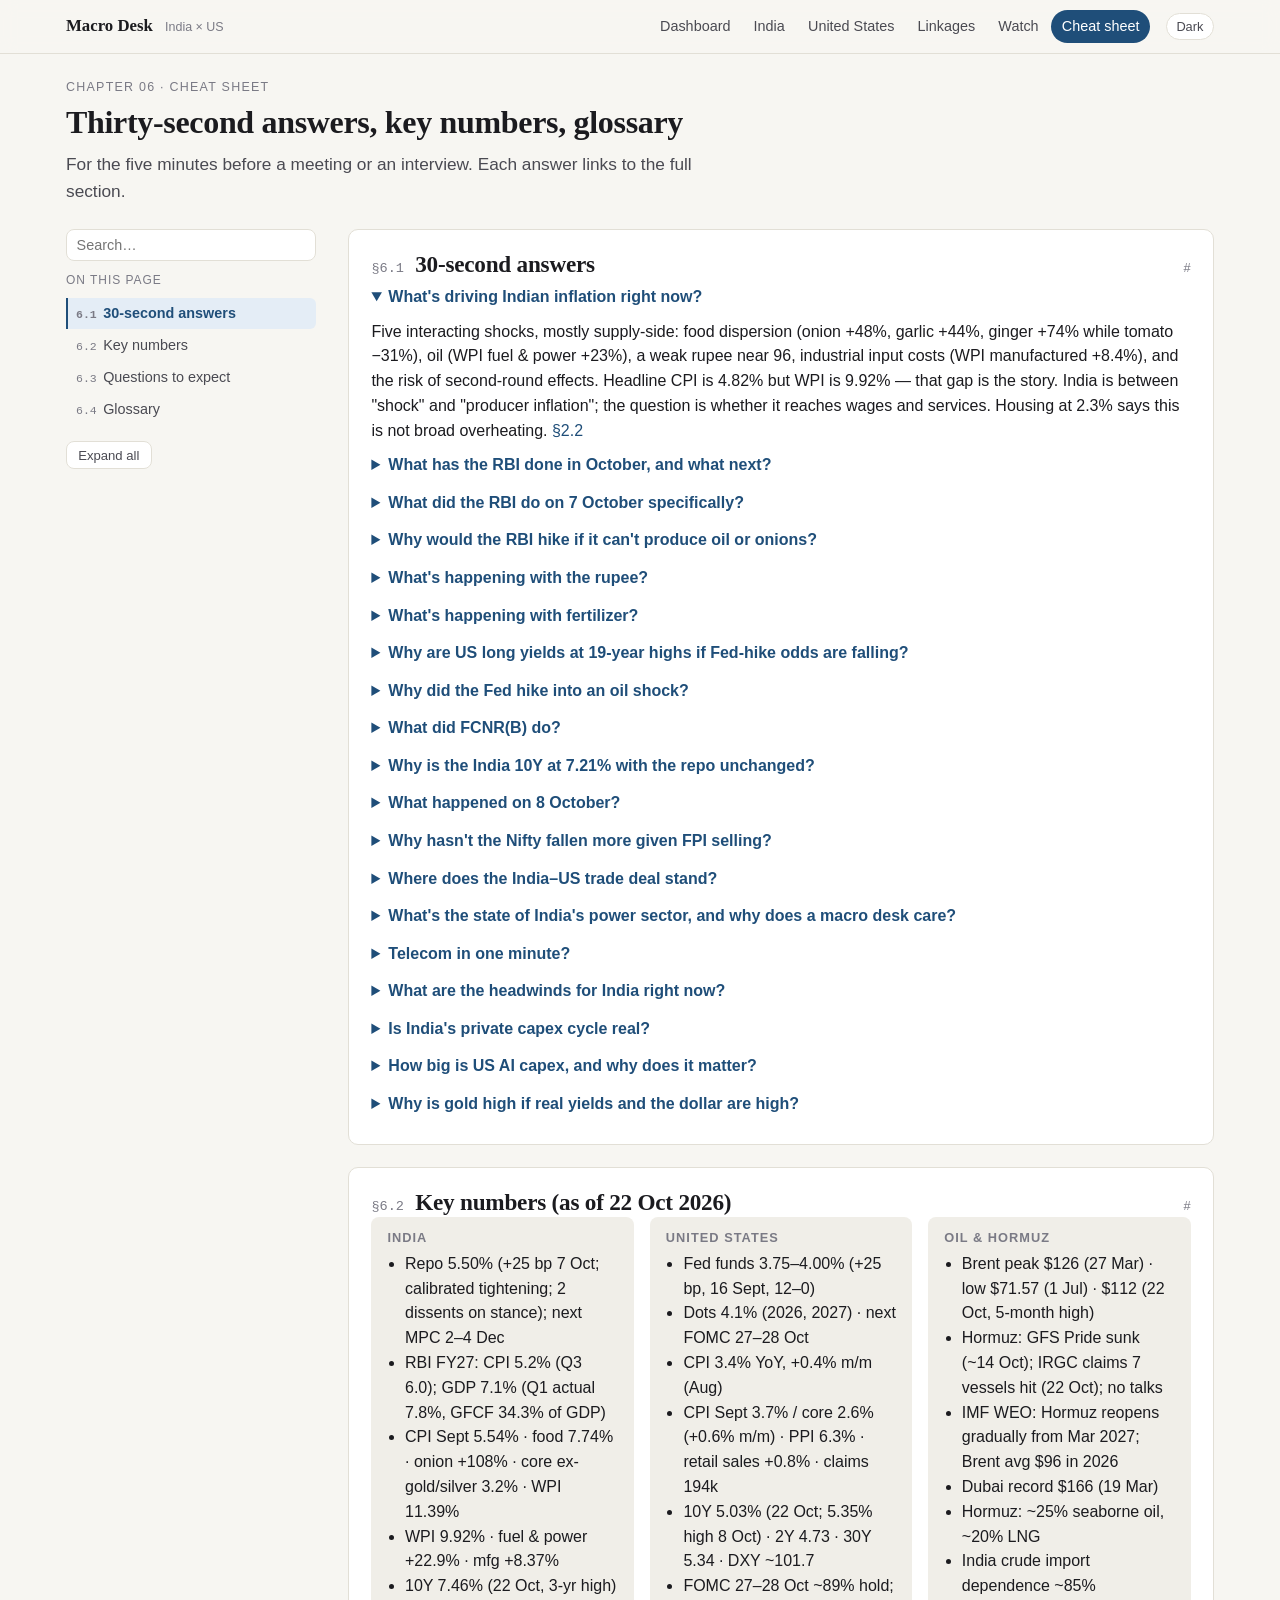
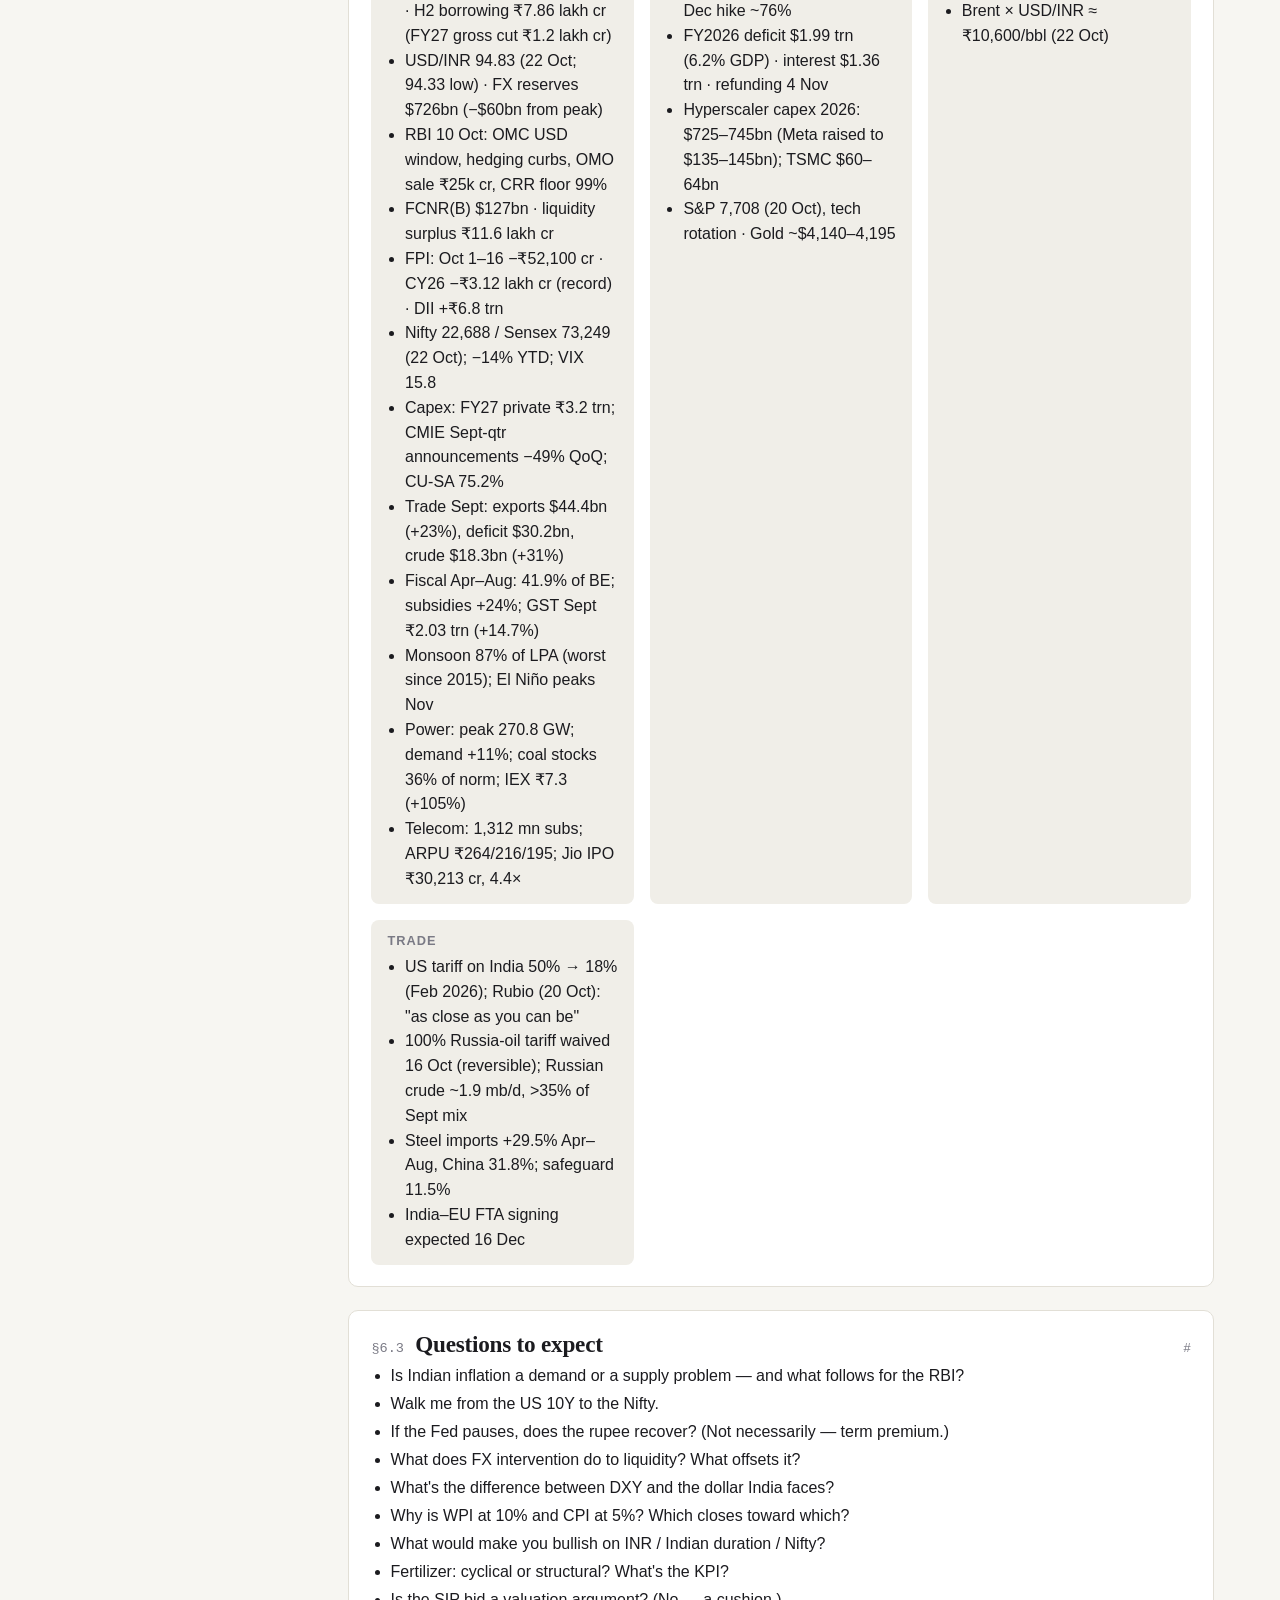
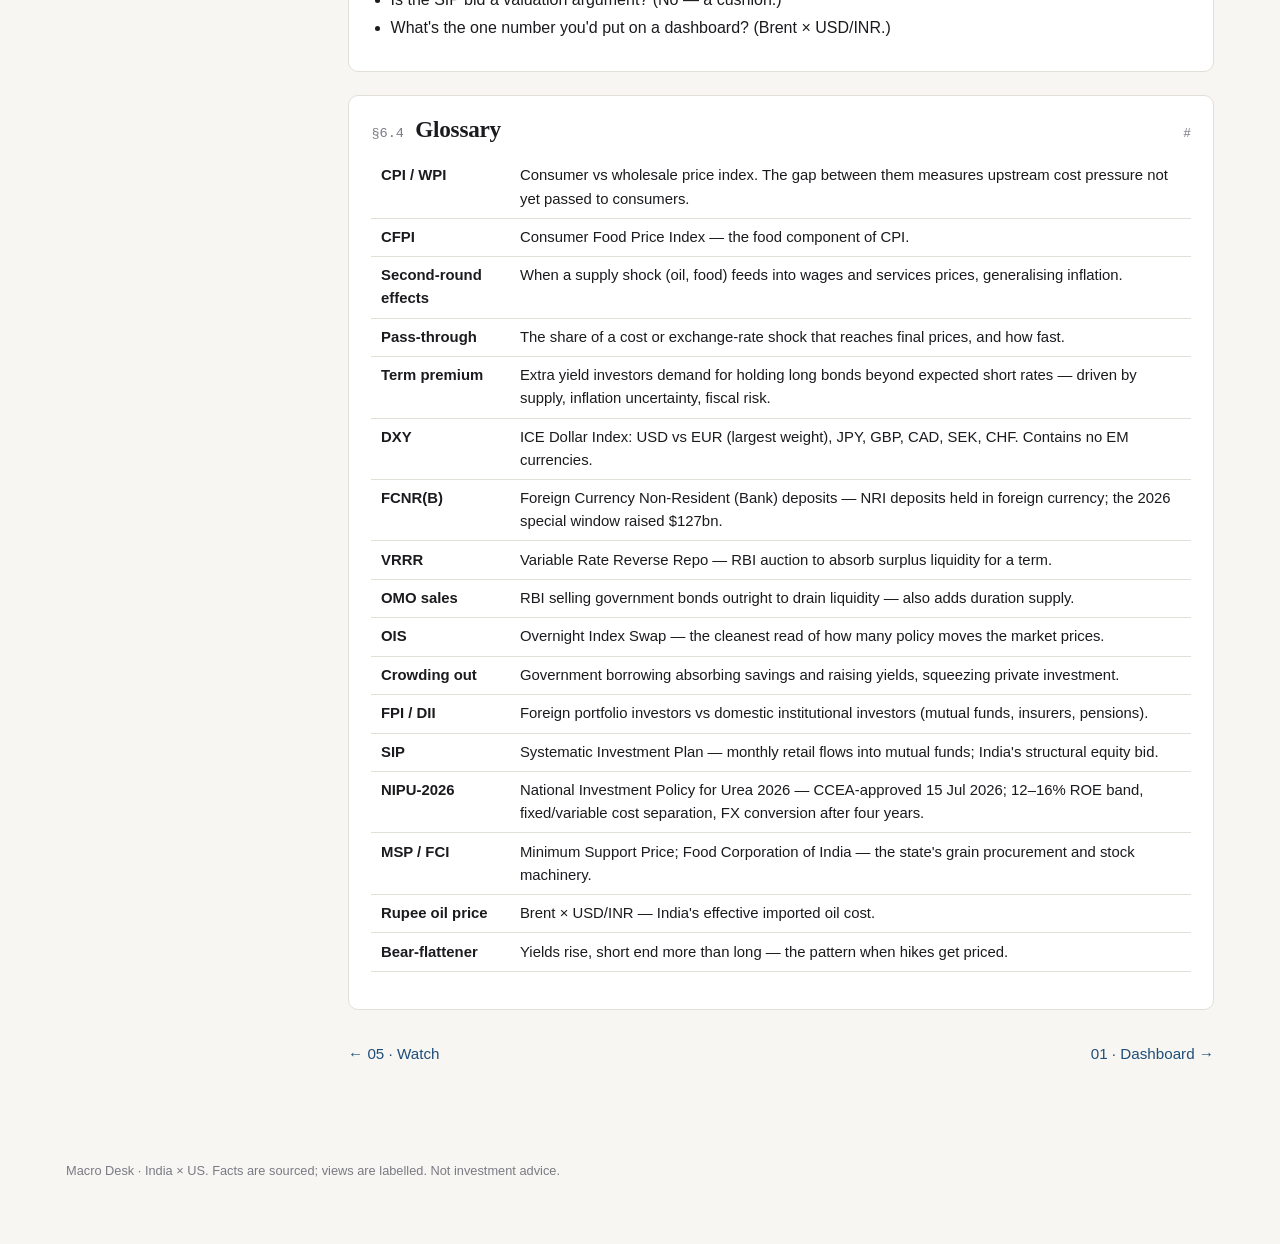
==== commit cddb2530: "Add files via upload" ====
--- a/cheatsheet.html
+++ b/cheatsheet.html
@@ -42,7 +42,10 @@
   <details open><summary>What's driving Indian inflation right now?</summary>
   <p>Five interacting shocks, mostly supply-side: food dispersion (onion +48%, garlic +44%, ginger +74% while tomato −31%), oil (WPI fuel &amp; power +23%), a weak rupee near 96, industrial input costs (WPI manufactured +8.4%), and the risk of second-round effects. Headline CPI is 4.82% but WPI is 9.92% — that gap is the story. India is between "shock" and "producer inflation"; the question is whether it reaches wages and services. Housing at 2.3% says this is not broad overheating. <a href="india.html#in-inflation">§2.2</a></p></details>
 
-  <details><summary>What did the RBI do on 7 October, and what next?</summary>
+  <details><summary>What has the RBI done in October, and what next?</summary>
+  <p>Three things. <b>7 Oct:</b> hiked 25 bp to 5.50% (unanimous), stance to "calibrated tightening" (4–2), FY27 CPI 5.2% (Q3 6.0%), GDP 7.1%; "hike or pause," cuts off the table. <b>10 Oct:</b> an FX/liquidity package — special dollar window for IOC/HPCL/BPCL, 20% FX risk reserve on INR hedges, no-underlying hedge cap cut to $5 mn, ₹25,000 cr OMO sale, daily CRR floor to 99% — which took the rupee from 96.7 to 94.3. <b>21 Oct:</b> minutes showed Kumar and Singh dissenting on the stance (supply-driven inflation; risk to investment) while DG Gupta said a further hike "may be needed." With September CPI at 5.54% and WPI 11.39%, December (2–4 Dec) is a hike unless oil breaks. <a href="india.html#in-rbi">§2.1</a></p></details>
+
+  <details><summary>What did the RBI do on 7 October specifically?</summary>
   <p>Hiked 25 bp to 5.50% (unanimous) — the first hike in nearly four years — and moved the stance from neutral to "calibrated tightening" (4–2 on the stance). FY27 CPI raised to 5.2% with Q3 at 6.0%; FY27 GDP raised to 7.1% (Q1 printed 7.8%). Core ex-precious-metals at 2.9% is the "not yet generalised" evidence. Guidance: "the policy action ahead can only be a rate hike or a pause"; cuts off the table. Market: 10Y +5 bp to 7.27%, rupee flat at 96.36, Nifty −0.6%. The next day oil and US yields did the damage, not the RBI. Goldman: hikes in December and February. <a href="india.html#in-rbi">§2.1</a></p></details>
 
   <details><summary>Why would the RBI hike if it can't produce oil or onions?</summary>
@@ -75,8 +78,17 @@
   <details><summary>Where does the India–US trade deal stand?</summary>
   <p>February 2026 framework cut US tariffs on Indian goods from 50% to 18% and removed the Russian-oil penalty. Both sides confirm the 18%; Delhi has not confirmed zero tariffs, the $500bn purchase target or ending Russian oil. The legal text is still pending; India says it hinges on a preferential rate. <a href="india.html#in-trade">§2.9</a></p></details>
 
+  <details><summary>What's the state of India's power sector, and why does a macro desk care?</summary>
+  <p>Demand is running +11% with a record 270.8 GW peak; hydro fell 20% on the monsoon and LNG at $26 idled the gas fleet, so coal PLF hit 69% and plant stocks fell to 36% of norm — evening-peak shortfalls topped 7 GW in September and IEX prices doubled (₹7.3/unit). Discoms owe gencos ₹85,700 cr again. The build-out is the biggest capex pipeline in the economy — ₹9.16 lakh cr of transmission to 2032, 44 GW of coal under construction, 290 GWh of storage tendered, nuclear to 100 GW by 2047 — but transmission is 42% behind its ckm target and 44.8 GW of RE has no PPA. Macro links: coal imports add to the CAD/INR chain, power costs feed WPI and state budgets, and every quarter of delay at a 7.46% 10Y is a cost-of-capital event. <a href="india.html#in-power">§2.11</a></p></details>
+
+  <details><summary>Telecom in one minute?</summary>
+  <p>Three-player market: Jio 39%, Airtel 38%, Vi 15% of 1.31 bn subscribers, both leaders adding ~2 mn a month; ARPU ₹264/₹216/₹195; 5G fixed-wireless 13.5 mn homes. No tariff hike since July 2024 despite expectations of 16–20% in 2026. Jio Platforms' ₹30,213 cr IPO (largest ever, ~₹10.3 lakh cr mcap) is 4.4× subscribed — ~₹3 trn of application money locked until ~27 Oct is a liquidity event in an already-drained system. Vi's AGR dues were cut 27% to ₹64,046 cr and an SBI-led $3.5bn package unlocks ₹45,000 cr of capex (equipment-import heavy, INR-sensitive). Satcom pricing is at Cabinet; no spectrum auction in 2026. <a href="india.html#in-telecom">§2.12</a></p></details>
+
+  <details><summary>What are the headwinds for India right now?</summary>
+  <p>Ten, ranked: (1) oil at $110–112 with Hormuz closed — CAD, rupee, subsidies, WPI 11.4%; (2) record FPI outflows ₹3.12 lakh cr and reserves down $60bn; (3) inflation 5.54% → calibrated tightening, 10Y 7.46%; (4) fiscal slippage — deficit 41.9% of BE by August, subsidies +24%, fertilizer/LPG overshoot ₹1.2–1.4 lakh cr; (5) monsoon 13% deficient with El Niño peaking; (6) private capex announcements −49% QoQ; (7) the unfinished US deal and the reversible Russia-oil tariff waiver; (8) bank NIM compression (HDFC 3.16%) with credit outpacing deposits; (9) Chinese steel dumping; (10) the evening power deficit. Against them: Q1 GDP 7.8% with GFCF 34.3% of GDP, public capex +18%, GST +14.7%, remittances $43bn a quarter, DII buying ₹6.8 trn — which is why IMF, World Bank and RBI all upgraded to 7.0–7.1% in October. The gap between upgraded forecasts and deteriorating flow data is the story. <a href="india.html#in-headwinds">§2.13</a></p></details>
+
   <details><summary>Is India's private capex cycle real?</summary>
-  <p>Yes, per the RBI's September Bulletin: ₹3.2 trn planned for FY27 (from ₹2.6 trn), record ₹4.4 trn of projects sanctioned in FY26, announcements ₹35 trn, distress under 0.1% of projects (4% in FY14), industrial bank credit +₹6 lakh cr. The mix has shifted to power, data centres, electronics and steel (~55%). The 2026 test: input costs (WPI metals/chemicals), rates (10Y 7.27%, repo 5.50%) and confidence — announcements fell 56% YoY in March when the war began. <a href="india.html#in-capex">§2.8</a></p></details>
+  <p>Real but pausing. RBI's September Bulletin: ₹3.2 trn planned for FY27 (from ₹2.6 trn), record ₹4.4 trn sanctioned in FY26, distress under 0.1%, industrial bank credit +₹6 lakh cr; Q1 FY27 GFCF +11.9% real to 34.3% of GDP. But CMIE's September quarter shows private announcements −49% QoQ (manufacturing −32% YoY), capacity utilisation slipping to 75.2% SA, and capital-goods orders ex-L&amp;T −10%. Public capex (+18%) and data centres (now 4.5% of GDP of investment, Nomura) are carrying the cycle while private manufacturing waits out oil, rates (10Y 7.46%) and input-cost inflation. <a href="india.html#in-capex">§2.8</a></p></details>
 
   <details><summary>How big is US AI capex, and why does it matter?</summary>
   <p>$720–745bn of 2026 capex guidance across Alphabet ($195–205bn), Amazon (~$220bn), Microsoft (~$175bn) and Meta ($130–145bn); ~$303bn spent in H1; all guiding higher for 2027. It is why the S&amp;P sat at record highs with a 5.3% 10Y — earnings growth is concentrated in the build-out. Risks: cash leaves before costs hit earnings (Amazon FCF −$7.6bn), useful-life accounting, power constraints, concentration. India angle: IT services, GCCs, domestic data-centre capex. <a href="us.html#us-equities">§3.7</a></p></details>
@@ -86,19 +98,19 @@
 </section>
 
 <section class="section" id="cs-numbers">
-  <header><span class="secnum">§6.2</span><h2>Key numbers (as of 8–9 Oct 2026)</h2><a class="anchor-link" href="#cs-numbers">#</a></header>
+  <header><span class="secnum">§6.2</span><h2>Key numbers (as of 22 Oct 2026)</h2><a class="anchor-link" href="#cs-numbers">#</a></header>
   <div class="grid2">
     <div class="card"><h4>India</h4><ul>
-      <li>Repo 5.50% (+25 bp 7 Oct; calibrated tightening; 6–0)</li><li>RBI FY27: CPI 5.2% (Q2 4.9 · Q3 6.0 · Q4 5.7); GDP 7.1% (Q1 actual 7.8%)</li><li>CPI 4.82% · food 5.95% · rural 5.23 / urban 4.31 · core ex-precious 2.9%</li><li>WPI 9.92% · fuel &amp; power +22.9% · mfg +8.37%</li>
-      <li>10Y 7.27% (7 Oct) · 5Y 7.08% · 364d 6.04% · 1Y OIS ~6.2%</li><li>USD/INR 97.13 (8 Oct) · FX reserves $740.8bn</li><li>FCNR(B) $127bn · liquidity surplus ₹11.6 lakh cr</li>
-      <li>FPI selling: Sept ₹35,861 cr · 1–8 Oct ₹31,282 cr</li><li>Nifty 22,231 / Sensex 71,593 (8 Oct); 8 weekly declines</li><li>Private capex FY27 ₹3.2 trn; NIPU-2026 ₹2.04 trn proposals</li></ul></div>
+      <li>Repo 5.50% (+25 bp 7 Oct; calibrated tightening; 2 dissents on stance); next MPC 2–4 Dec</li><li>RBI FY27: CPI 5.2% (Q3 6.0); GDP 7.1% (Q1 actual 7.8%, GFCF 34.3% of GDP)</li><li>CPI Sept 5.54% · food 7.74% · onion +108% · core ex-gold/silver 3.2% · WPI 11.39%</li><li>WPI 9.92% · fuel &amp; power +22.9% · mfg +8.37%</li>
+      <li>10Y 7.46% (22 Oct, 3-yr high) · H2 borrowing ₹7.86 lakh cr (FY27 gross cut ₹1.2 lakh cr)</li><li>USD/INR 94.83 (22 Oct; 94.33 low) · FX reserves $726bn (−$60bn from peak)</li><li>RBI 10 Oct: OMC USD window, hedging curbs, OMO sale ₹25k cr, CRR floor 99%</li><li>FCNR(B) $127bn · liquidity surplus ₹11.6 lakh cr</li>
+      <li>FPI: Oct 1–16 −₹52,100 cr · CY26 −₹3.12 lakh cr (record) · DII +₹6.8 trn</li><li>Nifty 22,688 / Sensex 73,249 (22 Oct); −14% YTD; VIX 15.8</li><li>Capex: FY27 private ₹3.2 trn; CMIE Sept-qtr announcements −49% QoQ; CU-SA 75.2%</li><li>Trade Sept: exports $44.4bn (+23%), deficit $30.2bn, crude $18.3bn (+31%)</li><li>Fiscal Apr–Aug: 41.9% of BE; subsidies +24%; GST Sept ₹2.03 trn (+14.7%)</li><li>Monsoon 87% of LPA (worst since 2015); El Niño peaks Nov</li><li>Power: peak 270.8 GW; demand +11%; coal stocks 36% of norm; IEX ₹7.3 (+105%)</li><li>Telecom: 1,312 mn subs; ARPU ₹264/216/195; Jio IPO ₹30,213 cr, 4.4×</li></ul></div>
     <div class="card"><h4>United States</h4><ul>
       <li>Fed funds 3.75–4.00% (+25 bp, 16 Sept, 12–0)</li><li>Dots 4.1% (2026, 2027) · next FOMC 27–28 Oct</li><li>CPI 3.4% YoY, +0.4% m/m (Aug)</li>
-      <li>Unemployment 4.1% · payrolls +162k (Aug); private +46k (Sept)</li><li>10Y 5.35% intraday 8 Oct (highest since 2002) · 30Y 5.63–5.69%</li><li>Dec hike ~71% priced; Waller: more hikes likely</li><li>Debt ~$41 trn · deficit &gt;$2 trn</li><li>Hyperscaler capex 2026: $720–745bn</li><li>Gold ~$4,120, ~20% below pre-war</li></ul></div>
+      <li>CPI Sept 3.7% / core 2.6% (+0.6% m/m) · PPI 6.3% · retail sales +0.8% · claims 194k</li><li>10Y 5.03% (22 Oct; 5.35% high 8 Oct) · 2Y 4.73 · 30Y 5.34 · DXY ~101.7</li><li>FOMC 27–28 Oct ~89% hold; Dec hike ~76%</li><li>FY2026 deficit $1.99 trn (6.2% GDP) · interest $1.36 trn · refunding 4 Nov</li><li>Hyperscaler capex 2026: $725–745bn (Meta raised to $135–145bn); TSMC $60–64bn</li><li>S&amp;P 7,708 (20 Oct), tech rotation · Gold ~$4,140–4,195</li></ul></div>
     <div class="card"><h4>Oil &amp; Hormuz</h4><ul>
-      <li>Brent peak $126 (27 Mar) · low $71.57 (1 Jul) · $105.30 (8 Oct)</li><li>Dubai record $166 (19 Mar)</li><li>Hormuz: ~25% seaborne oil, ~20% LNG</li><li>India crude import dependence ~85%</li><li>Brent × USD/INR ≈ ₹10,200/bbl (8 Oct)</li></ul></div>
+      <li>Brent peak $126 (27 Mar) · low $71.57 (1 Jul) · $112 (22 Oct, 5-month high)</li><li>Hormuz: GFS Pride sunk (~14 Oct); IRGC claims 7 vessels hit (22 Oct); no talks</li><li>IMF WEO: Hormuz reopens gradually from Mar 2027; Brent avg $96 in 2026</li><li>Dubai record $166 (19 Mar)</li><li>Hormuz: ~25% seaborne oil, ~20% LNG</li><li>India crude import dependence ~85%</li><li>Brent × USD/INR ≈ ₹10,600/bbl (22 Oct)</li></ul></div>
     <div class="card"><h4>Trade</h4><ul>
-      <li>US tariff on India 50% → 18% (Feb 2026)</li><li>Claimed $500bn purchases / 5 yrs vs &lt;$50bn/yr today</li><li>Russian crude ~1 mb/d (3-yr low)</li></ul></div>
+      <li>US tariff on India 50% → 18% (Feb 2026); Rubio (20 Oct): "as close as you can be"</li><li>100% Russia-oil tariff waived 16 Oct (reversible); Russian crude ~1.9 mb/d, &gt;35% of Sept mix</li><li>Steel imports +29.5% Apr–Aug, China 31.8%; safeguard 11.5%</li><li>India–EU FTA signing expected 16 Dec</li></ul></div>
   </div>
 </section>
 
